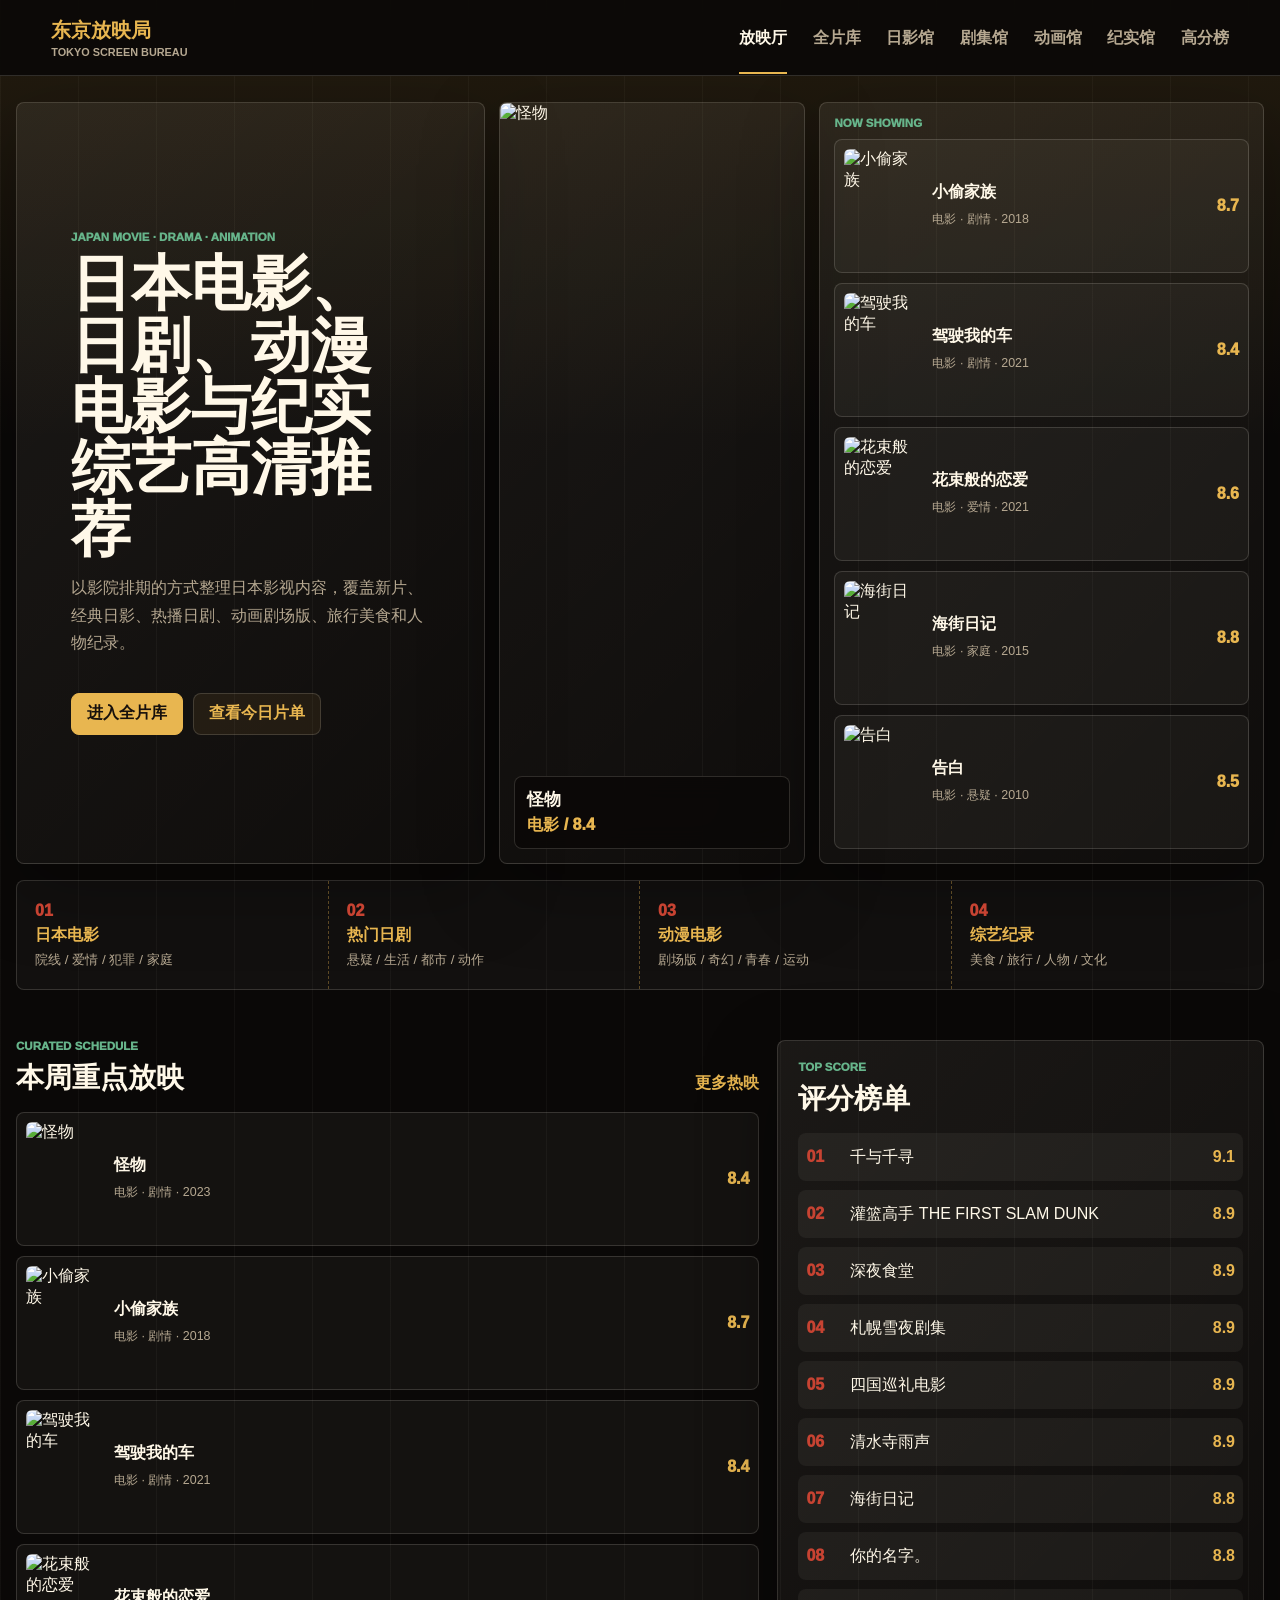
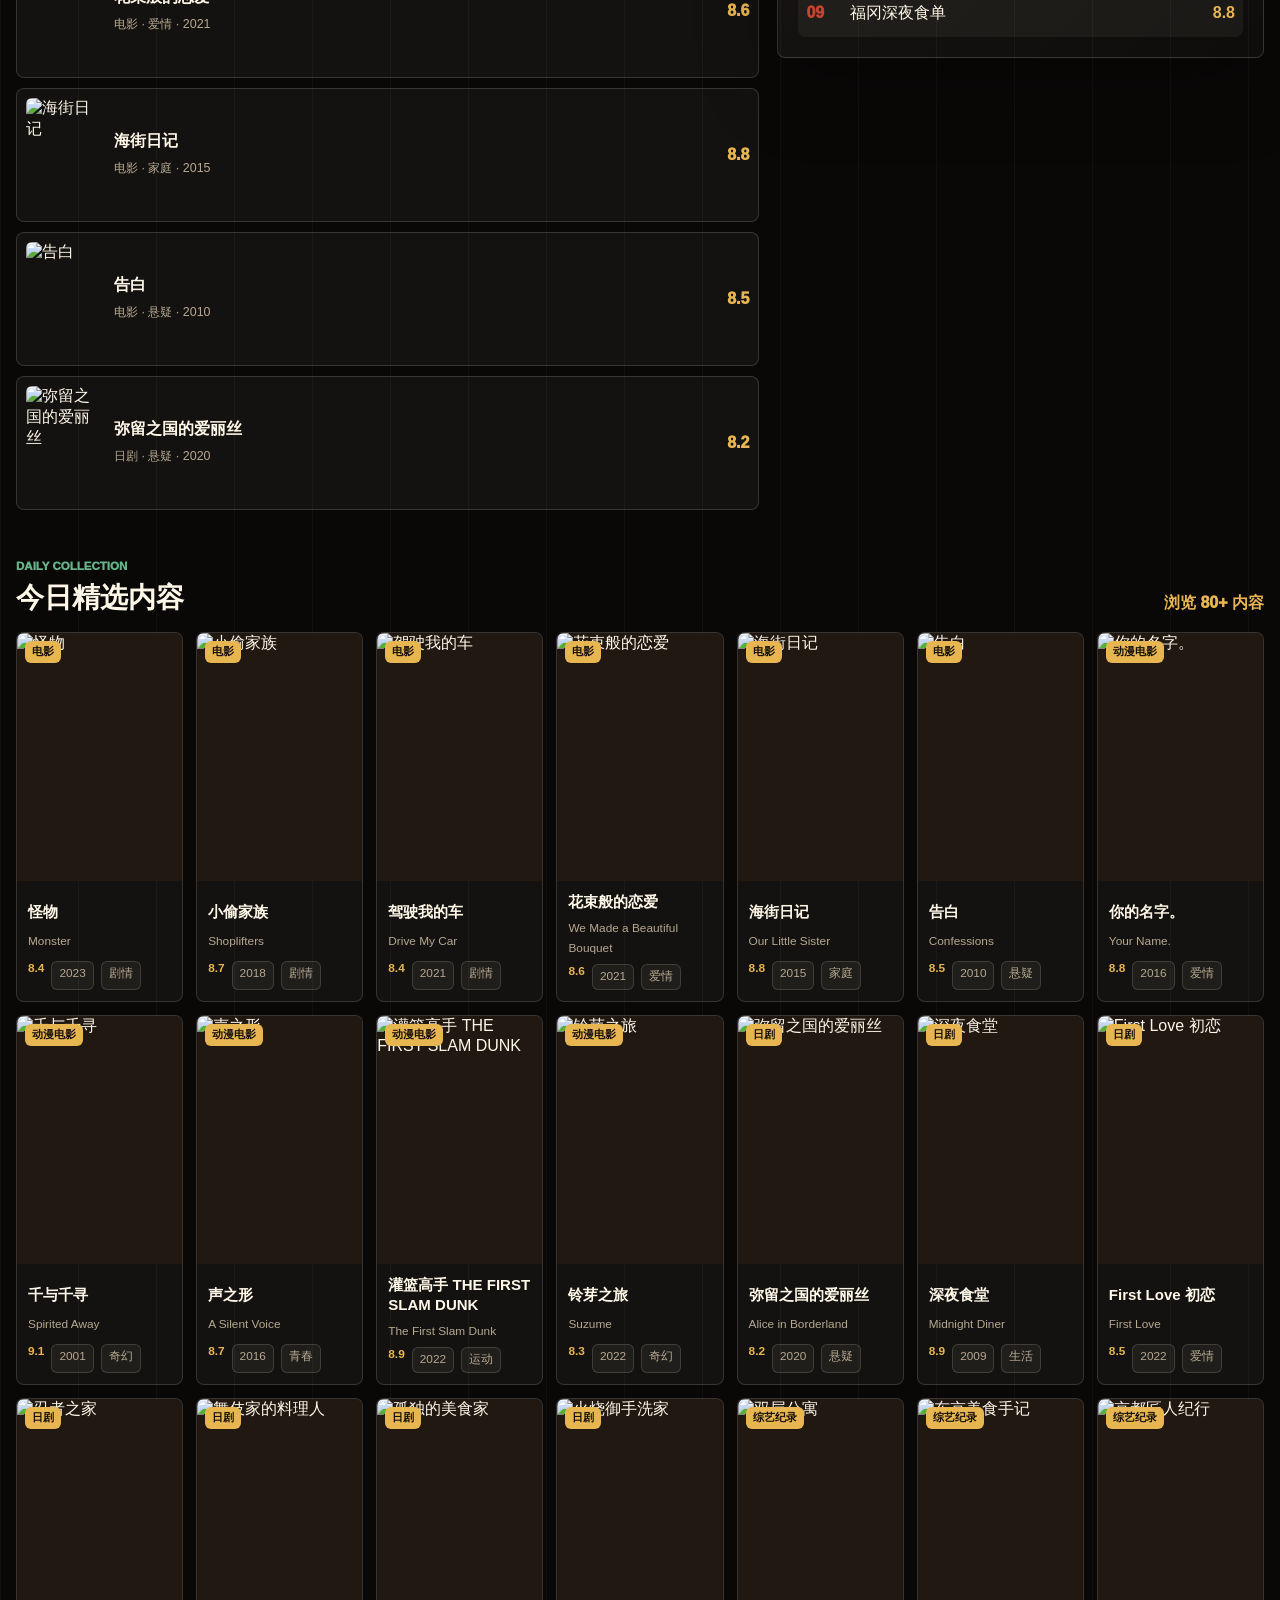
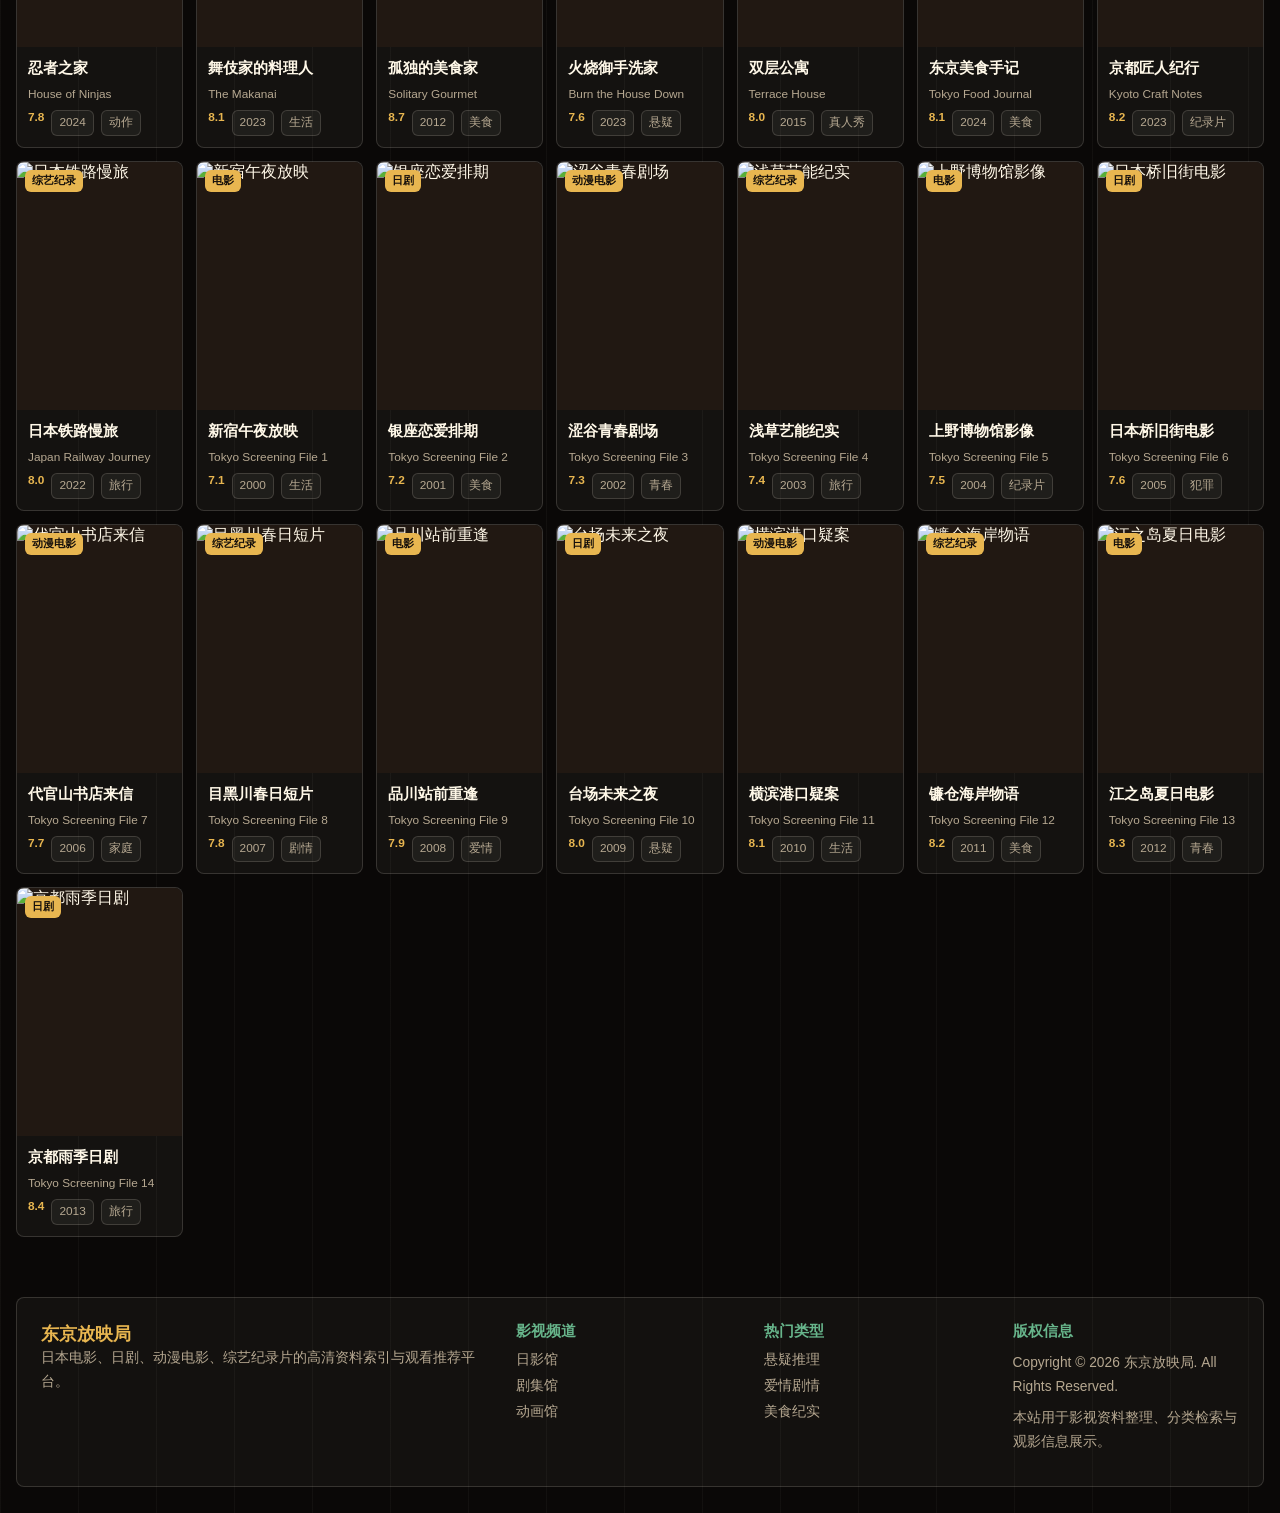
==== index.html @ 7291d85f "Initial site0004 Tokyo cinema site" ====
<!doctype html>
<html lang="zh-CN">
  <head>
    <meta charset="UTF-8" />
    <meta name="viewport" content="width=device-width, initial-scale=1.0" />
    <title>日本电影高清在线观看-日剧动漫综艺纪录片资源推荐平台-东京放映局</title>
    <meta name="keywords" content="日本电影,日本电影高清在线观看,日本日剧,日本动漫电影,日本综艺,日本纪录片,日本影视资源,高清电影推荐,日影片库,东京放映局" />
    <meta name="description" content="东京放映局聚合日本电影、热门日剧、动漫电影、综艺纪录片与经典影像资料，提供高清海报、剧情简介、评分榜单、分类片库和多端观看推荐。" />
    <link rel="stylesheet" href="./styles.css" />
  </head>
  <body data-page="home">
    <header class="cinema-header">
      <a class="mark" href="./index.html"><strong>东京放映局</strong><span>Tokyo Screen Bureau</span></a>
      <nav class="nav" aria-label="主导航">
        <a class="active" href="./index.html">放映厅</a>
        <a href="./library.html">全片库</a>
        <a href="./library.html?kind=电影">日影馆</a>
        <a href="./library.html?kind=日剧">剧集馆</a>
        <a href="./library.html?kind=动漫电影">动画馆</a>
        <a href="./library.html?kind=综艺纪录">纪实馆</a>
        <a href="./library.html?sort=score">高分榜</a>
      </nav>
    </header>

    <main>
      <section class="hero">
        <div class="hero-copy">
          <p class="overline">Japan Movie · Drama · Animation</p>
          <h1>日本电影、日剧、动漫电影与纪实综艺高清推荐</h1>
          <p>以影院排期的方式整理日本影视内容，覆盖新片、经典日影、热播日剧、动画剧场版、旅行美食和人物纪录。</p>
          <div class="hero-actions">
            <a class="button gold" href="./library.html">进入全片库</a>
            <a class="button line" href="#daily">查看今日片单</a>
          </div>
        </div>
        <div class="screen-card" id="mainScreen"></div>
        <aside class="showtime">
          <p class="overline">Now Showing</p>
          <div id="showtimeList"></div>
        </aside>
      </section>

      <section class="ticket-row" aria-label="频道入口">
        <a href="./library.html?kind=电影"><span>01</span><b>日本电影</b><em>院线 / 爱情 / 犯罪 / 家庭</em></a>
        <a href="./library.html?kind=日剧"><span>02</span><b>热门日剧</b><em>悬疑 / 生活 / 都市 / 动作</em></a>
        <a href="./library.html?kind=动漫电影"><span>03</span><b>动漫电影</b><em>剧场版 / 奇幻 / 青春 / 运动</em></a>
        <a href="./library.html?kind=综艺纪录"><span>04</span><b>综艺纪录</b><em>美食 / 旅行 / 人物 / 文化</em></a>
      </section>

      <section class="section split">
        <div>
          <div class="section-head">
            <div><p class="overline">Curated Schedule</p><h2>本周重点放映</h2></div>
            <a href="./library.html?sort=hot">更多热映</a>
          </div>
          <div class="feature-list" id="featureList"></div>
        </div>
        <aside class="rank">
          <p class="overline">Top Score</p>
          <h2>评分榜单</h2>
          <ol id="rankList"></ol>
        </aside>
      </section>

      <section class="section" id="daily">
        <div class="section-head">
          <div><p class="overline">Daily Collection</p><h2>今日精选内容</h2></div>
          <a href="./library.html">浏览 80+ 内容</a>
        </div>
        <div class="poster-grid" id="homeGrid"></div>
      </section>
    </main>

    <footer class="footer">
      <div class="footer-main">
        <strong>东京放映局</strong>
        <p>日本电影、日剧、动漫电影、综艺纪录片的高清资料索引与观看推荐平台。</p>
      </div>
      <div><h3>影视频道</h3><a href="./library.html?kind=电影">日影馆</a><a href="./library.html?kind=日剧">剧集馆</a><a href="./library.html?kind=动漫电影">动画馆</a></div>
      <div><h3>热门类型</h3><a href="./library.html?genre=悬疑">悬疑推理</a><a href="./library.html?genre=爱情">爱情剧情</a><a href="./library.html?genre=美食">美食纪实</a></div>
      <div><h3>版权信息</h3><p>Copyright © 2026 东京放映局. All Rights Reserved.</p><p>本站用于影视资料整理、分类检索与观影信息展示。</p></div>
    </footer>
    <script src="./app.js"></script>
  </body>
</html>
---- styles.css ----
:root {
  color-scheme: dark;
  font-family: "Microsoft YaHei UI", "PingFang SC", "Noto Sans SC", Arial, sans-serif;
  --bg: #0a0807;
  --ink: #fff8e8;
  --soft: #b6a891;
  --line: rgba(255, 248, 232, .15);
  --panel: #15100d;
  --panel2: #211812;
  --gold: #e8b650;
  --red: #c74332;
  --green: #67b58b;
}

* { box-sizing: border-box; }
html { scroll-behavior: smooth; }
body {
  margin: 0;
  min-height: 100vh;
  color: var(--ink);
  background:
    linear-gradient(180deg, rgba(232,182,80,.12), transparent 440px),
    repeating-linear-gradient(90deg, rgba(255,248,232,.035) 0 1px, transparent 1px 78px),
    var(--bg);
}
a { color: inherit; text-decoration: none; }
img { display: block; max-width: 100%; }
h1,h2,h3,p { margin-top: 0; }

.cinema-header {
  position: sticky;
  top: 0;
  z-index: 30;
  display: grid;
  grid-template-columns: auto minmax(0, 1fr);
  gap: 24px;
  align-items: center;
  min-height: 76px;
  padding: 0 clamp(16px, 4vw, 56px);
  border-bottom: 1px solid var(--line);
  background: rgba(10, 8, 7, .9);
  backdrop-filter: blur(18px);
}
.mark { display: grid; gap: 2px; white-space: nowrap; }
.mark strong { color: var(--gold); font-size: 1.22rem; letter-spacing: 0; }
.mark span { color: var(--soft); font-size: .68rem; font-weight: 900; text-transform: uppercase; }
.nav { display: flex; justify-content: end; gap: clamp(10px, 2vw, 26px); overflow-x: auto; color: var(--soft); white-space: nowrap; font-weight: 900; }
.nav a { padding: 26px 0 23px; border-bottom: 2px solid transparent; }
.nav a.active,.nav a:hover { color: var(--ink); border-color: var(--gold); }

.hero {
  width: min(1440px, calc(100% - 32px));
  margin: 26px auto 0;
  display: grid;
  grid-template-columns: minmax(320px, .95fr) minmax(280px, .62fr) minmax(320px, .9fr);
  gap: 14px;
}
.hero-copy,.screen-card,.showtime,.rank,.filters,.detail-copy {
  border: 1px solid var(--line);
  border-radius: 8px;
  background: linear-gradient(135deg, rgba(255,248,232,.07), rgba(255,248,232,.025));
  box-shadow: 0 24px 80px rgba(0,0,0,.28);
}
.hero-copy { min-height: 420px; display: grid; align-content: center; padding: clamp(24px, 5vw, 54px); }
.overline { margin-bottom: 10px; color: var(--green); font-size: .72rem; font-weight: 950; text-transform: uppercase; letter-spacing: 0; }
h1 { margin-bottom: 14px; font-size: clamp(2.15rem, 4.7vw, 4.9rem); line-height: 1.02; letter-spacing: 0; }
h2 { margin-bottom: 0; font-size: clamp(1.35rem, 2.2vw, 2.35rem); line-height: 1.14; }
.hero-copy p:not(.overline),.page-hero p,.feature small,.poster-info p,.footer p,.detail-copy p { color: var(--soft); line-height: 1.72; }
.hero-actions { display: flex; flex-wrap: wrap; gap: 10px; margin-top: 20px; }
.button { display: inline-flex; align-items: center; justify-content: center; min-height: 42px; padding: 0 15px; border-radius: 8px; font-weight: 950; border: 1px solid var(--line); }
.button.gold { color: #16100c; background: var(--gold); border-color: var(--gold); }
.button.line { color: var(--gold); background: rgba(232,182,80,.08); }

.screen-card { min-height: 420px; overflow: hidden; }
.screen-card a { position: relative; display: block; width: 100%; height: 100%; }
.screen-card img { width: 100%; height: 100%; object-fit: cover; }
.screen-card span {
  position: absolute;
  left: 14px;
  right: 14px;
  bottom: 14px;
  display: grid;
  gap: 4px;
  padding: 12px;
  border: 1px solid var(--line);
  border-radius: 8px;
  background: rgba(10,8,7,.82);
  backdrop-filter: blur(12px);
}
.screen-card b { font-size: 1.04rem; }
.screen-card em { color: var(--gold); font-style: normal; font-weight: 950; }
.showtime { padding: 14px; }
#showtimeList,.feature-list { display: grid; gap: 10px; }
.feature {
  display: grid;
  grid-template-columns: 76px 1fr auto;
  gap: 12px;
  align-items: center;
  min-height: 104px;
  padding: 9px;
  border: 1px solid var(--line);
  border-radius: 8px;
  background: rgba(255,248,232,.045);
}
.feature img { width: 76px; aspect-ratio: 2/3; object-fit: cover; border-radius: 6px; }
.feature b,.feature small { display: block; }
.feature small { margin-top: 6px; font-size: .78rem; }
.feature em { color: var(--gold); font-style: normal; font-weight: 950; }

.ticket-row,.section,.page-hero,.filters,.footer {
  width: min(1440px, calc(100% - 32px));
  margin-left: auto;
  margin-right: auto;
}
.ticket-row {
  display: grid;
  grid-template-columns: repeat(4, minmax(0,1fr));
  gap: 0;
  margin-top: 16px;
  border: 1px solid var(--line);
  border-radius: 8px;
  overflow: hidden;
  background: rgba(255,248,232,.035);
}
.ticket-row a { min-height: 108px; display: grid; align-content: center; gap: 5px; padding: 18px; border-right: 1px dashed rgba(232,182,80,.35); }
.ticket-row a:last-child { border-right: 0; }
.ticket-row span { color: var(--red); font-weight: 950; }
.ticket-row b { color: var(--gold); }
.ticket-row em { color: var(--soft); font-style: normal; font-size: .84rem; }

.section,.page-hero { padding-top: 50px; }
.section.tight { padding-top: 20px; }
.section-head { display: flex; justify-content: space-between; align-items: end; gap: 16px; margin-bottom: 18px; }
.section-head a { color: var(--gold); font-weight: 950; }
.split { display: grid; grid-template-columns: minmax(0, 1.1fr) minmax(310px, .72fr); gap: 18px; }
.rank { align-self: start; padding: 20px; }
.rank ol { list-style: none; margin: 18px 0 0; padding: 0; display: grid; gap: 9px; counter-reset: rank; }
.rank li { counter-increment: rank; }
.rank a { min-height: 48px; display: grid; grid-template-columns: 34px 1fr auto; align-items: center; gap: 10px; padding: 8px; border-radius: 8px; background: rgba(255,248,232,.05); }
.rank a::before { content: counter(rank, decimal-leading-zero); color: var(--red); font-weight: 950; }
.rank b { color: var(--gold); }

.poster-grid {
  display: grid;
  grid-template-columns: repeat(auto-fill, minmax(150px, 1fr));
  gap: 13px;
}
.poster-card { border: 1px solid var(--line); border-radius: 8px; overflow: hidden; background: rgba(255,248,232,.045); }
.poster-card a { display: grid; height: 100%; }
.poster { position: relative; aspect-ratio: 2/3; overflow: hidden; background: var(--panel2); }
.poster img { width: 100%; height: 100%; object-fit: cover; transition: transform .25s ease; }
.poster-card:hover .poster img { transform: scale(1.045); }
.poster span { position: absolute; left: 8px; top: 8px; padding: 4px 7px; color: #16100c; background: var(--gold); border-radius: 6px; font-size: .68rem; font-weight: 950; }
.poster-info { display: grid; gap: 6px; padding: 11px; }
.poster-info h3 { margin-bottom: 0; font-size: .94rem; line-height: 1.32; }
.poster-info p { margin: 0; font-size: .74rem; }
.meta,.detail-meta { display: flex; flex-wrap: wrap; gap: 7px; color: var(--soft); font-size: .74rem; }
.meta b { color: var(--gold); }
.meta em,.count,.detail-meta span { padding: 4px 7px; border: 1px solid var(--line); border-radius: 6px; font-style: normal; background: rgba(255,248,232,.05); }

.filters { margin-top: 20px; padding: 12px; display: flex; flex-wrap: wrap; gap: 10px; border: 1px solid var(--line); border-radius: 8px; background: rgba(255,248,232,.04); }
.filters button,.filters select { min-height: 38px; padding: 0 12px; color: var(--ink); border: 1px solid var(--line); border-radius: 8px; background: var(--panel); font: inherit; font-weight: 900; }

.detail {
  width: min(1180px, calc(100% - 32px));
  margin: 34px auto 0;
  display: grid;
  grid-template-columns: minmax(220px, 340px) minmax(0,1fr);
  gap: 18px;
}
.detail-poster { border: 1px solid var(--line); border-radius: 8px; overflow: hidden; background: var(--panel2); }
.detail-poster img { width: 100%; aspect-ratio: 2/3; object-fit: cover; }
.detail-copy { display: grid; align-content: center; padding: clamp(22px, 5vw, 48px); }
.origin { color: var(--gold); font-weight: 900; }
.detail-meta { margin: 12px 0 20px; }
.detail .button { width: max-content; margin-top: 12px; }

.footer {
  margin-top: 60px;
  margin-bottom: 26px;
  padding: 24px;
  display: grid;
  grid-template-columns: minmax(260px, 1.2fr) repeat(3, minmax(150px,.6fr));
  gap: 22px;
  border: 1px solid var(--line);
  border-radius: 8px;
  background: rgba(255,248,232,.04);
}
.footer strong { color: var(--gold); font-size: 1.12rem; }
.footer h3 { margin: 0 0 10px; color: var(--green); font-size: .92rem; }
.footer a,.footer p { display: block; margin: 0 0 8px; color: var(--soft); font-size: .86rem; }

@media (max-width: 1060px) {
  .cinema-header,.hero,.split,.detail { grid-template-columns: 1fr; }
  .cinema-header { padding: 14px 16px; }
  .nav { justify-content: start; }
  .hero-copy,.screen-card { min-height: 330px; }
  .ticket-row,.footer { grid-template-columns: repeat(2,minmax(0,1fr)); }
}
@media (max-width: 640px) {
  .poster-grid { grid-template-columns: repeat(2,minmax(0,1fr)); }
  .ticket-row,.footer { grid-template-columns: 1fr; }
  .ticket-row a { border-right: 0; border-bottom: 1px dashed rgba(232,182,80,.35); }
  h1 { font-size: 2.25rem; }
}
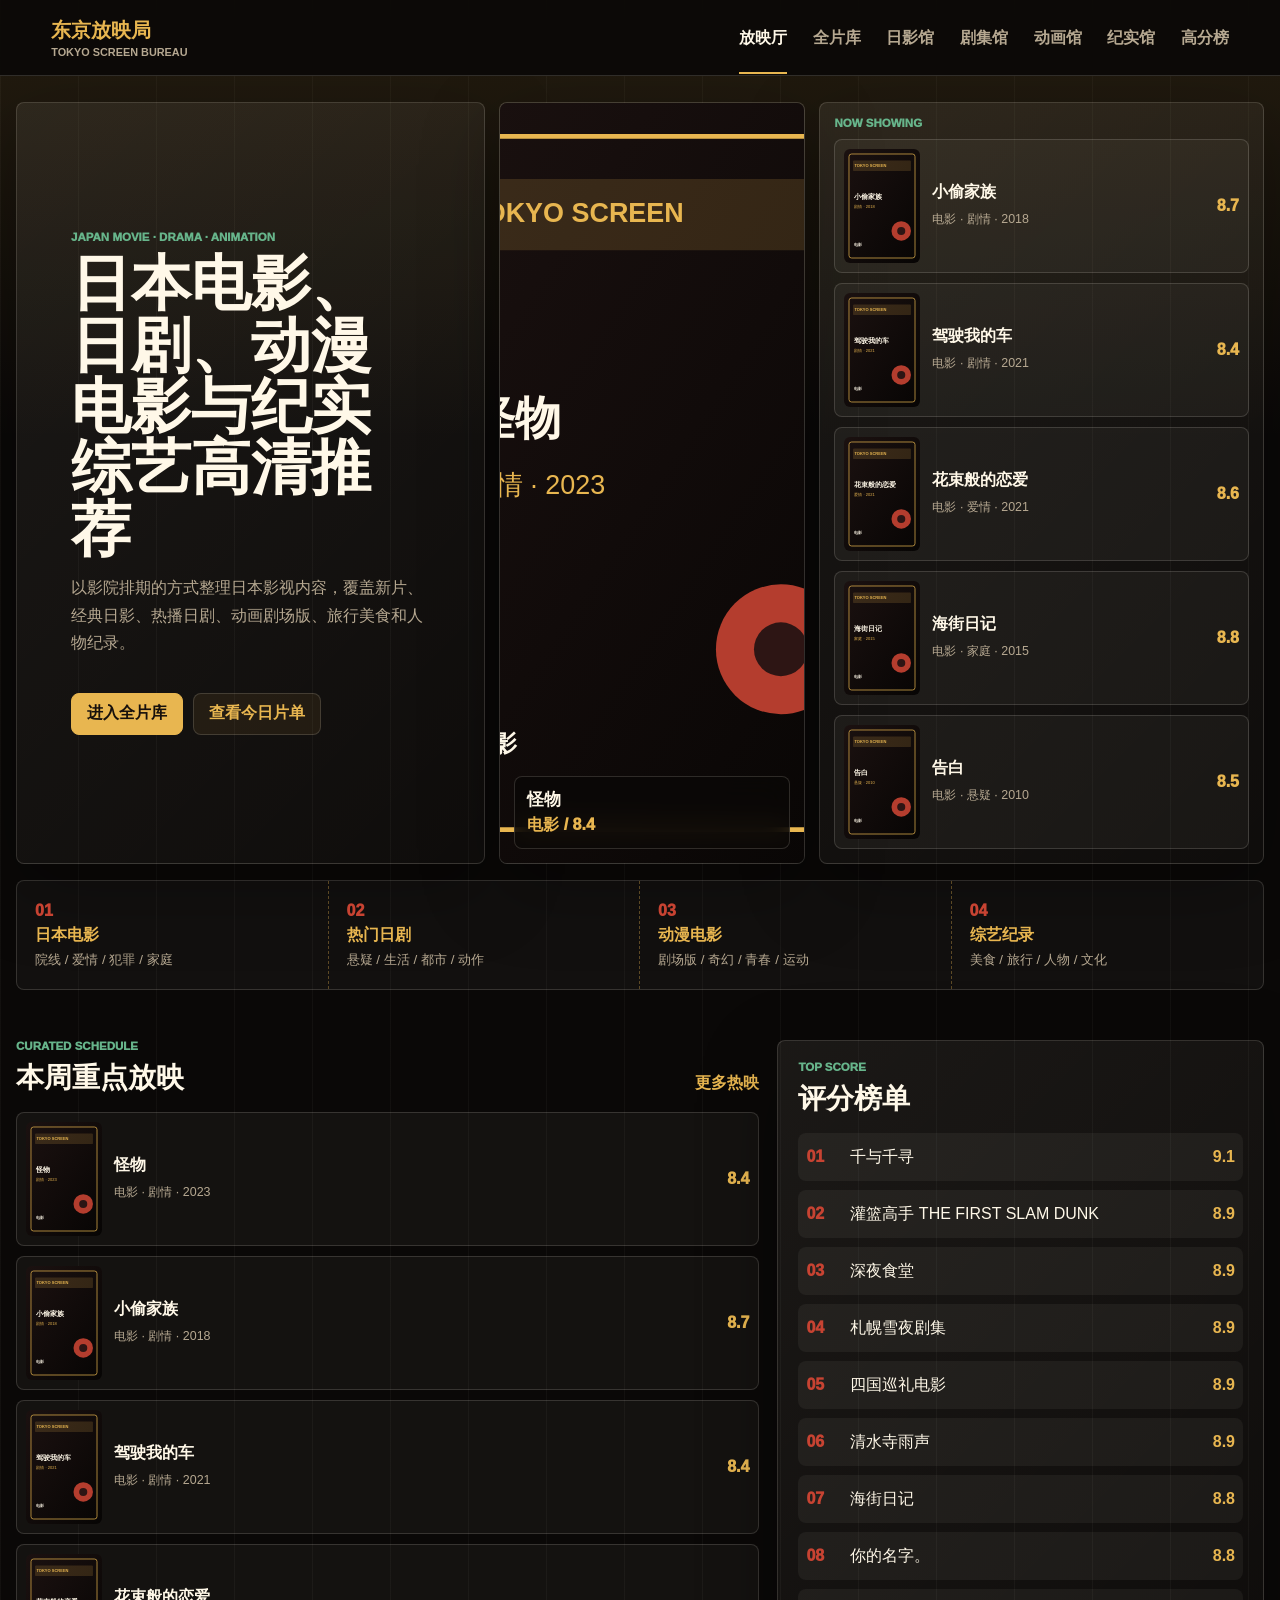
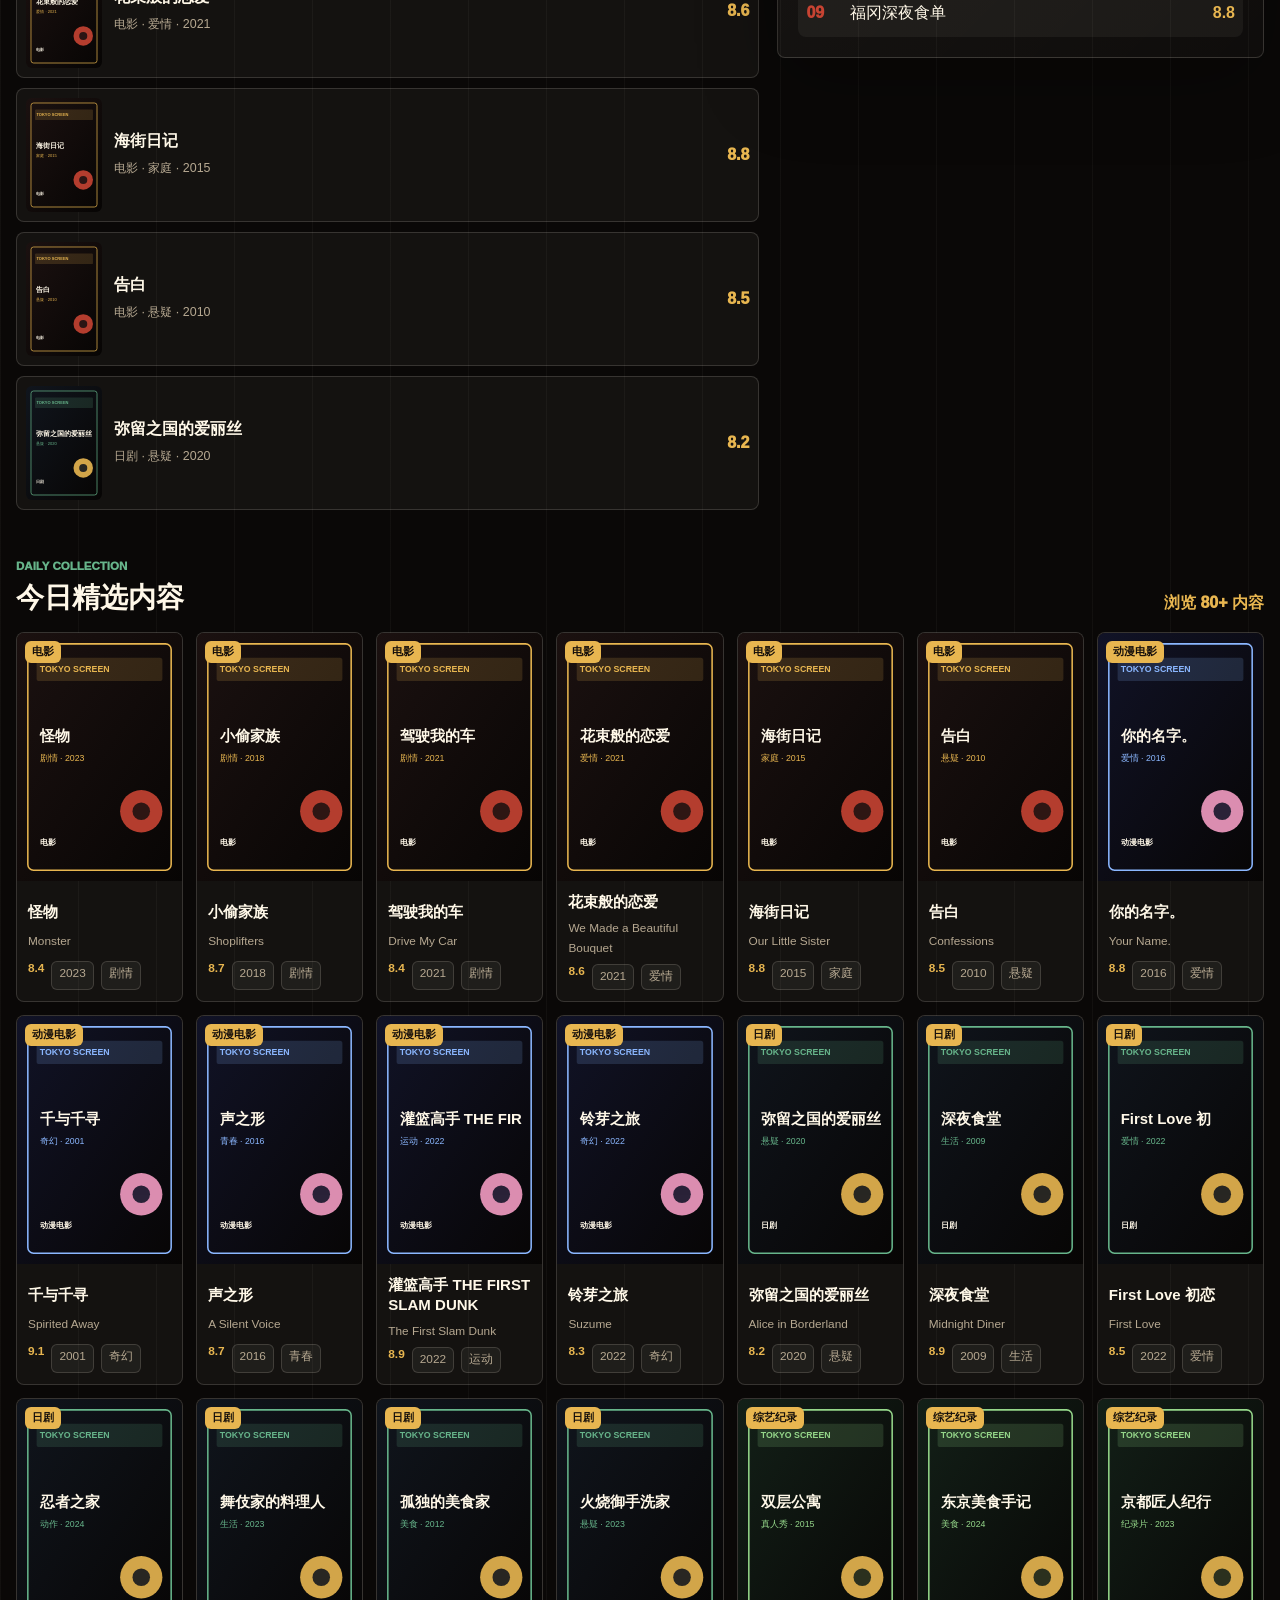
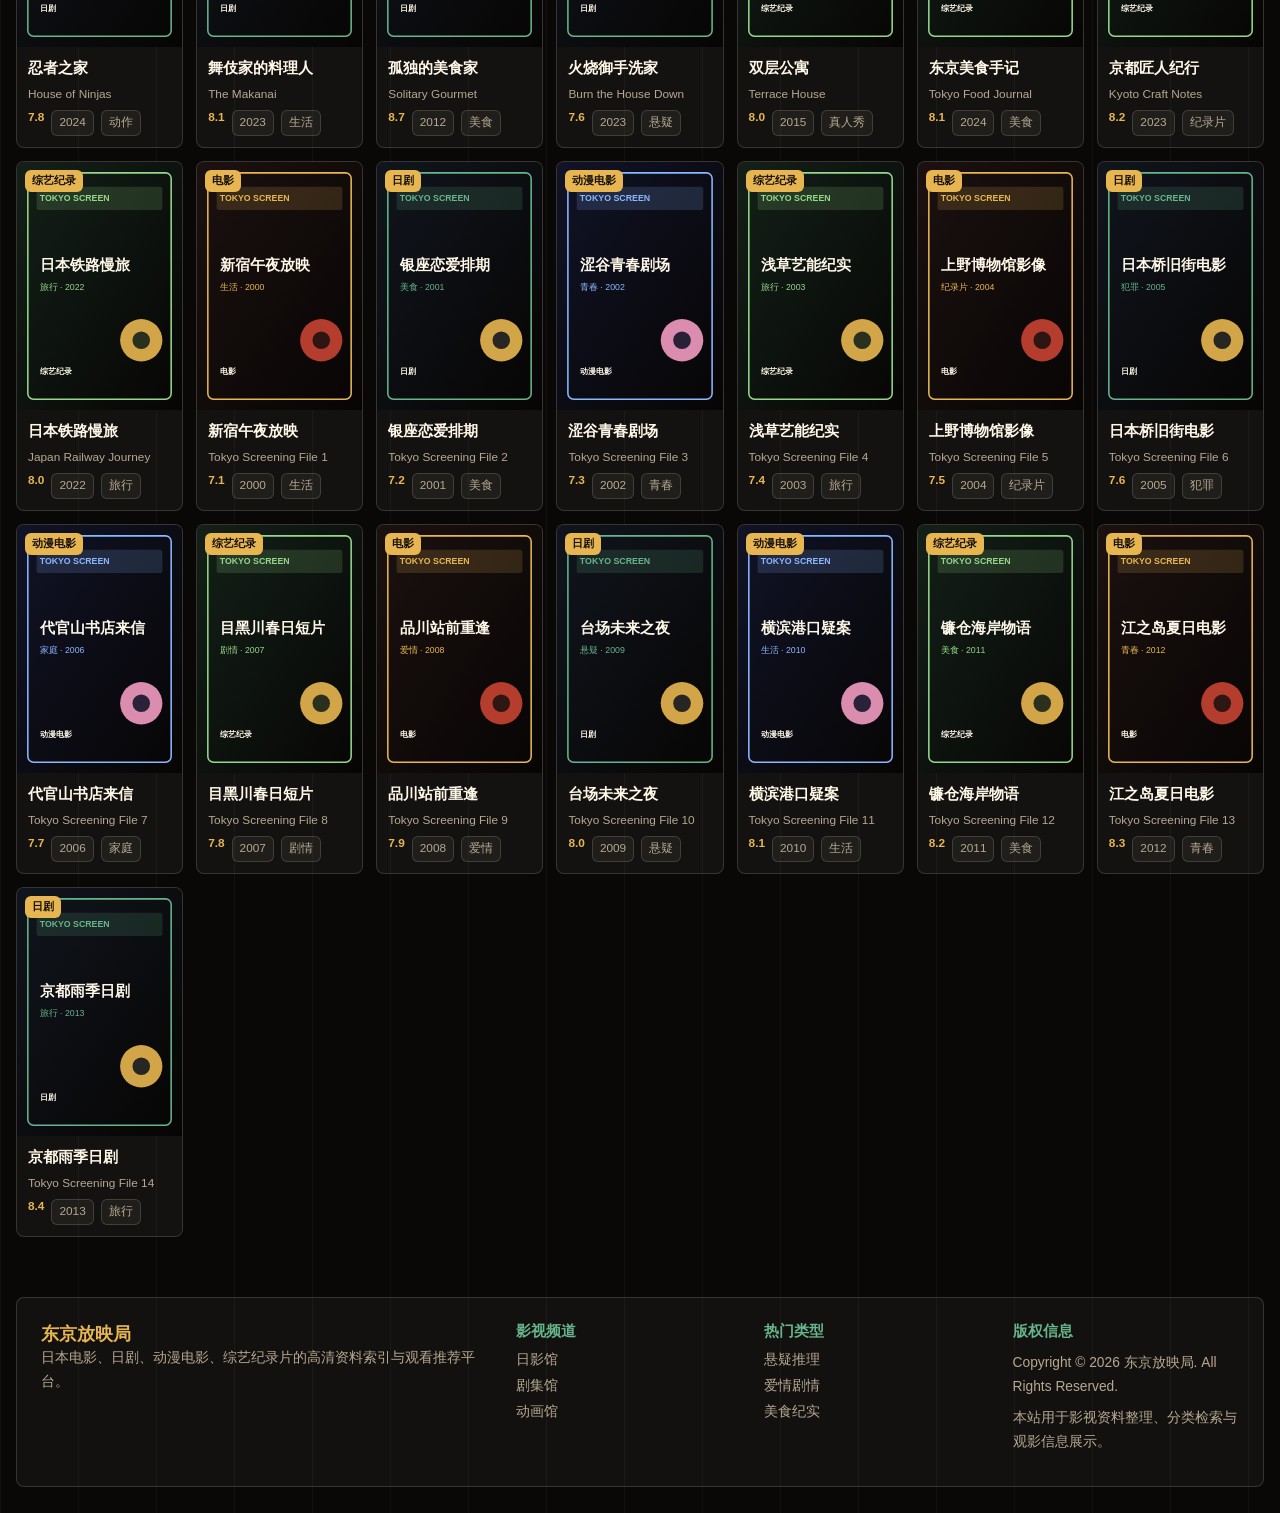
==== commit df95de9c: "Show safe posters before remote images" ====
--- a/index.html
+++ b/index.html
@@ -3,9 +3,9 @@
   <head>
     <meta charset="UTF-8" />
     <meta name="viewport" content="width=device-width, initial-scale=1.0" />
-    <title>日本电影高清在线观看-日剧动漫综艺纪录片资源推荐平台-东京放映局</title>
-    <meta name="keywords" content="日本电影,日本电影高清在线观看,日本日剧,日本动漫电影,日本综艺,日本纪录片,日本影视资源,高清电影推荐,日影片库,东京放映局" />
-    <meta name="description" content="东京放映局聚合日本电影、热门日剧、动漫电影、综艺纪录片与经典影像资料，提供高清海报、剧情简介、评分榜单、分类片库和多端观看推荐。" />
+    <title>日本电影在线 - 最新日本电影、经典日影、动漫电影在线观看与推荐</title>
+    <meta name="keywords" content="日本电影在线,日本电影推荐,日剧电影,日本动漫电影,日本经典电影,日本最新电影,日本电影下载,日本电影解说,日本电影影评" />
+    <meta name="description" content="日本电影在线提供最新日本电影、经典日影、动漫电影在线观看与推荐，包含详细电影介绍、影评、导演演员信息及观影指南，是日本电影爱好者的最佳选择。" />
     <link rel="stylesheet" href="./styles.css" />
   </head>
   <body data-page="home">
@@ -80,6 +80,6 @@
       <div><h3>热门类型</h3><a href="./library.html?genre=悬疑">悬疑推理</a><a href="./library.html?genre=爱情">爱情剧情</a><a href="./library.html?genre=美食">美食纪实</a></div>
       <div><h3>版权信息</h3><p>Copyright © 2026 东京放映局. All Rights Reserved.</p><p>本站用于影视资料整理、分类检索与观影信息展示。</p></div>
     </footer>
-    <script src="./app.js"></script>
+    <script src="./app.js?v=20260707-imgsafe2"></script>
   </body>
 </html>
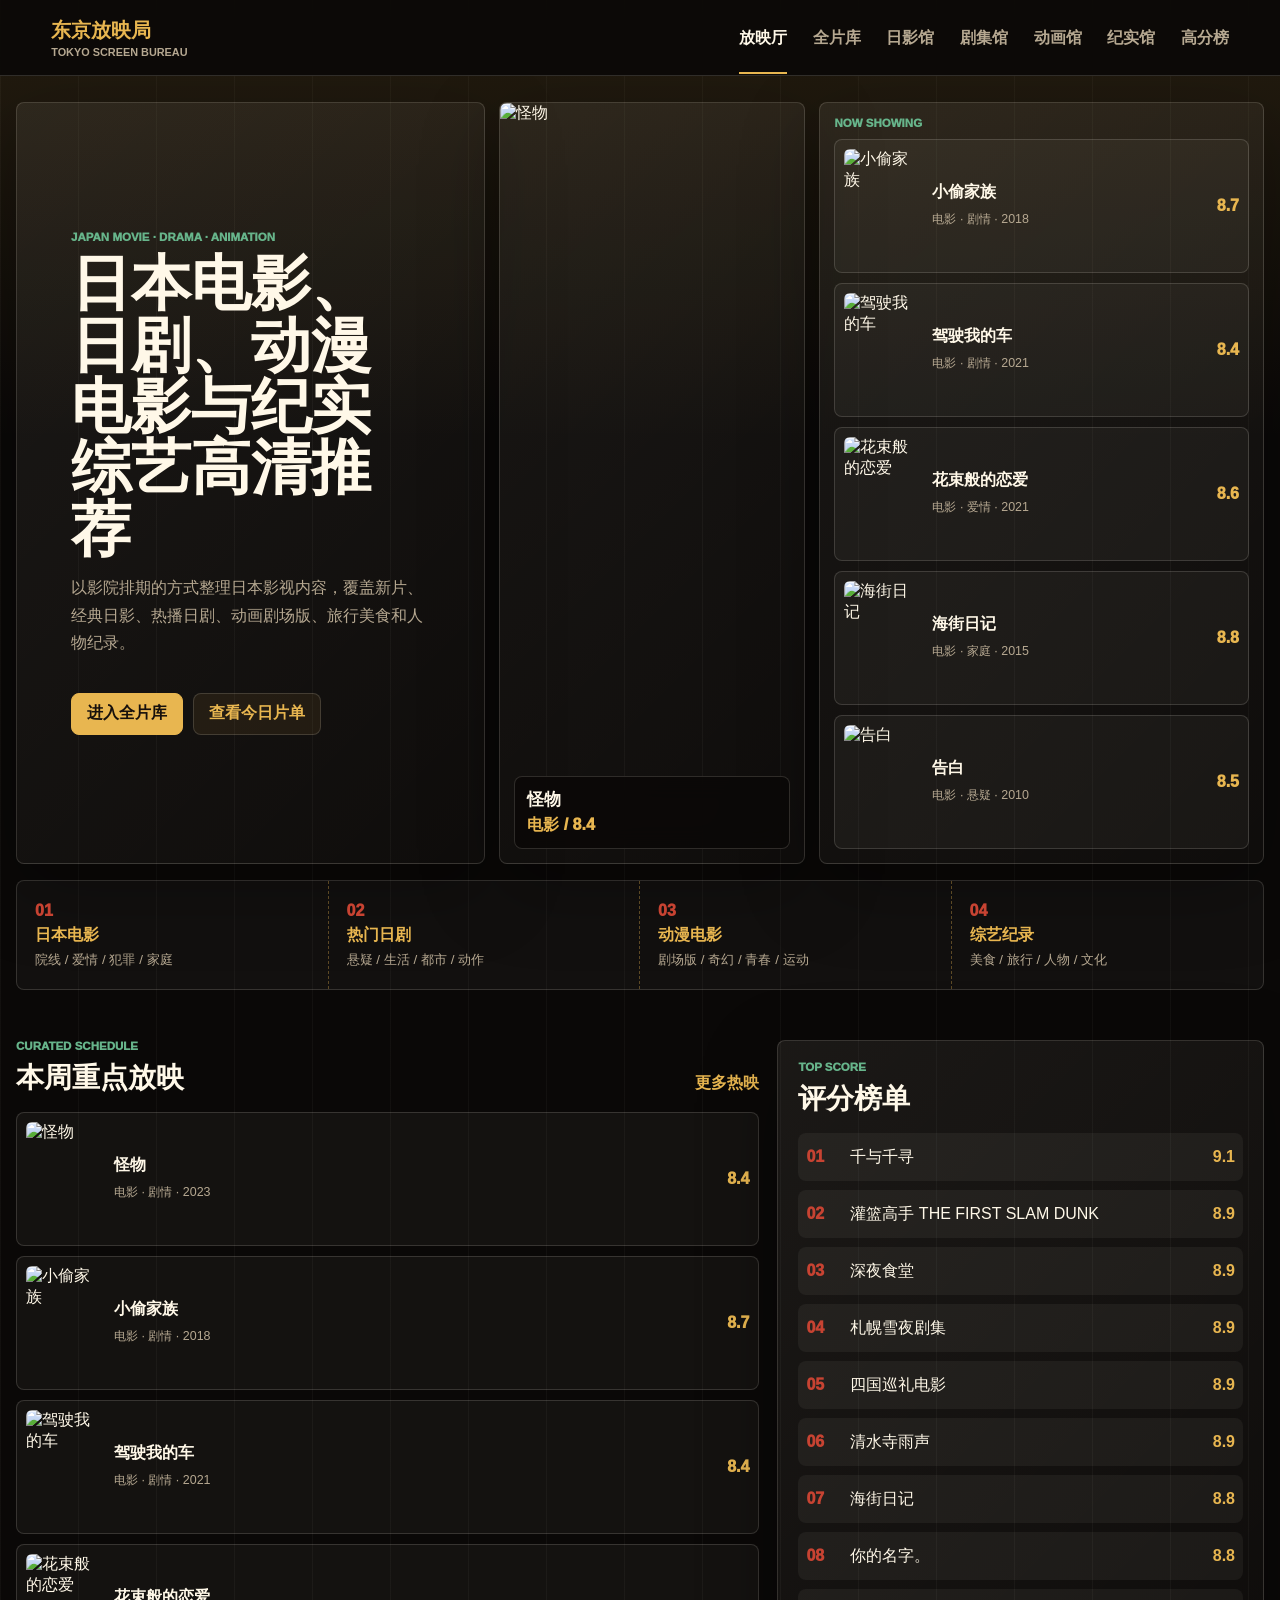
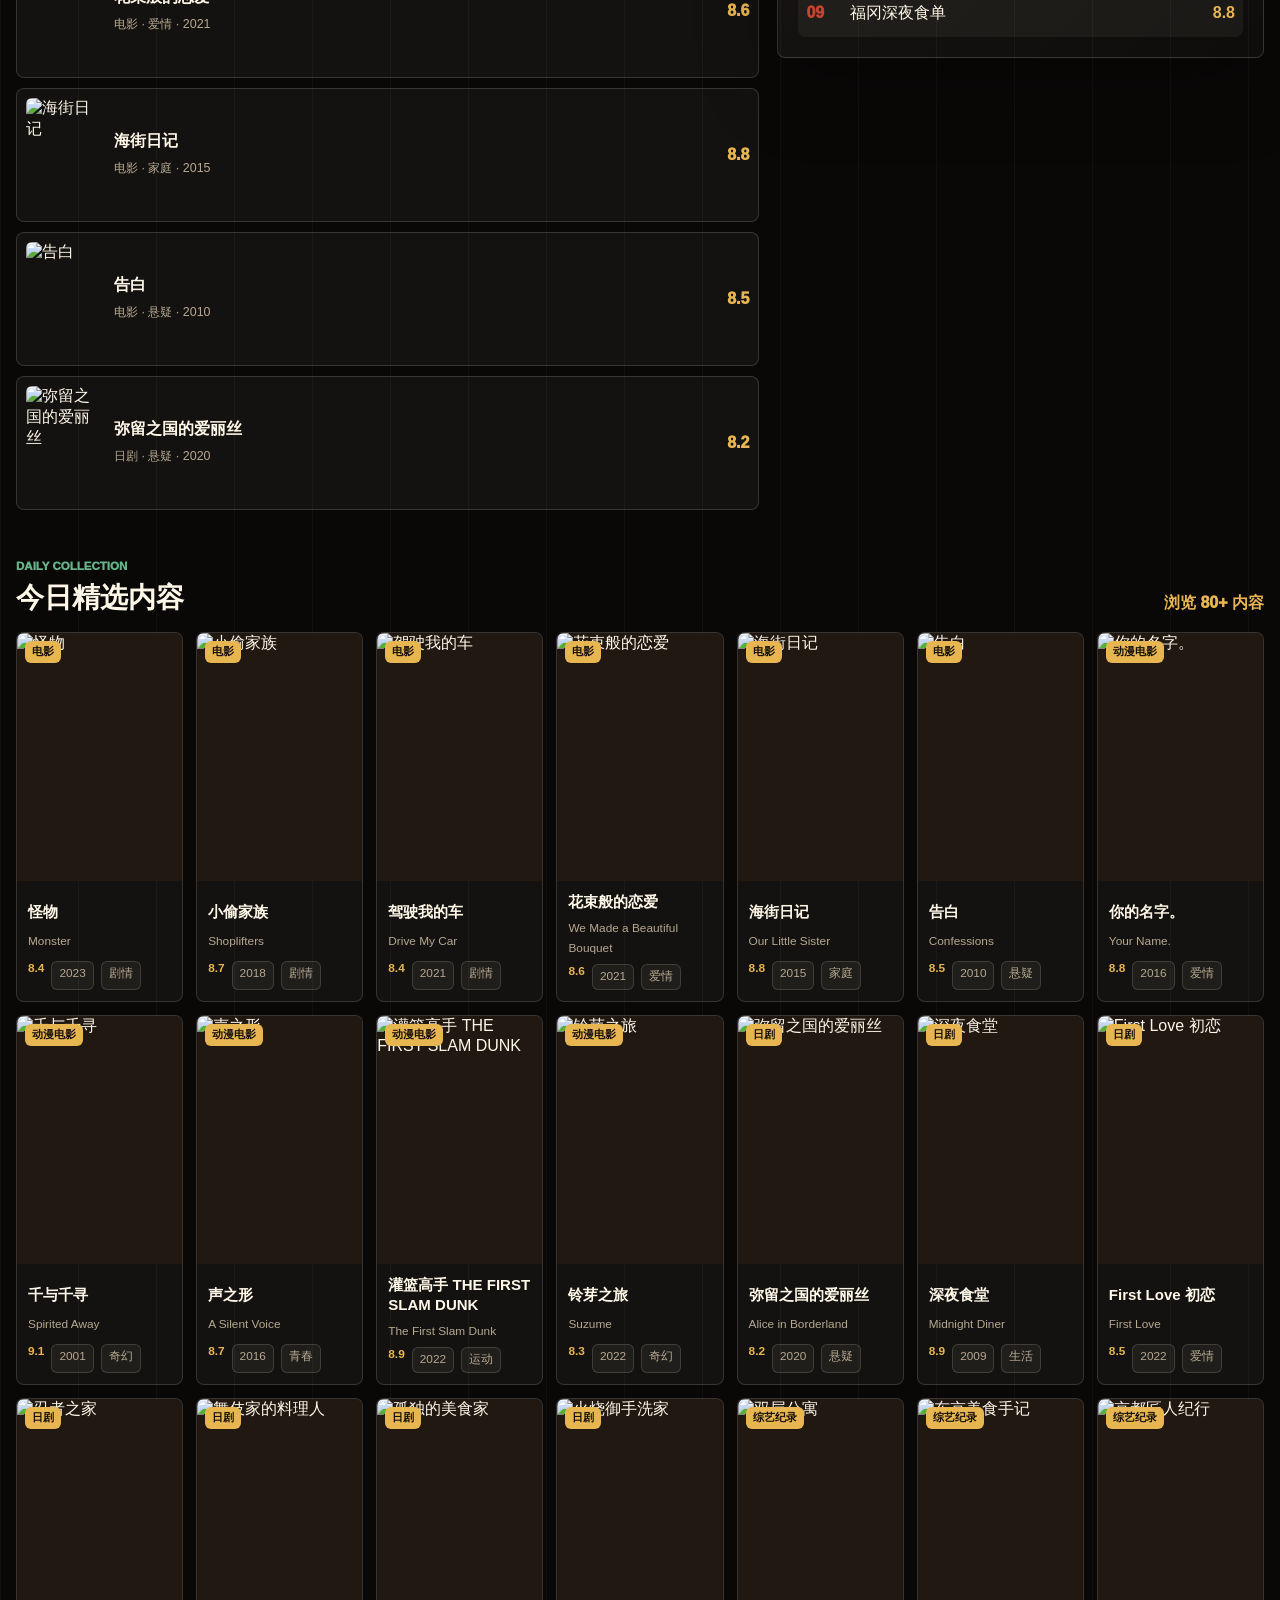
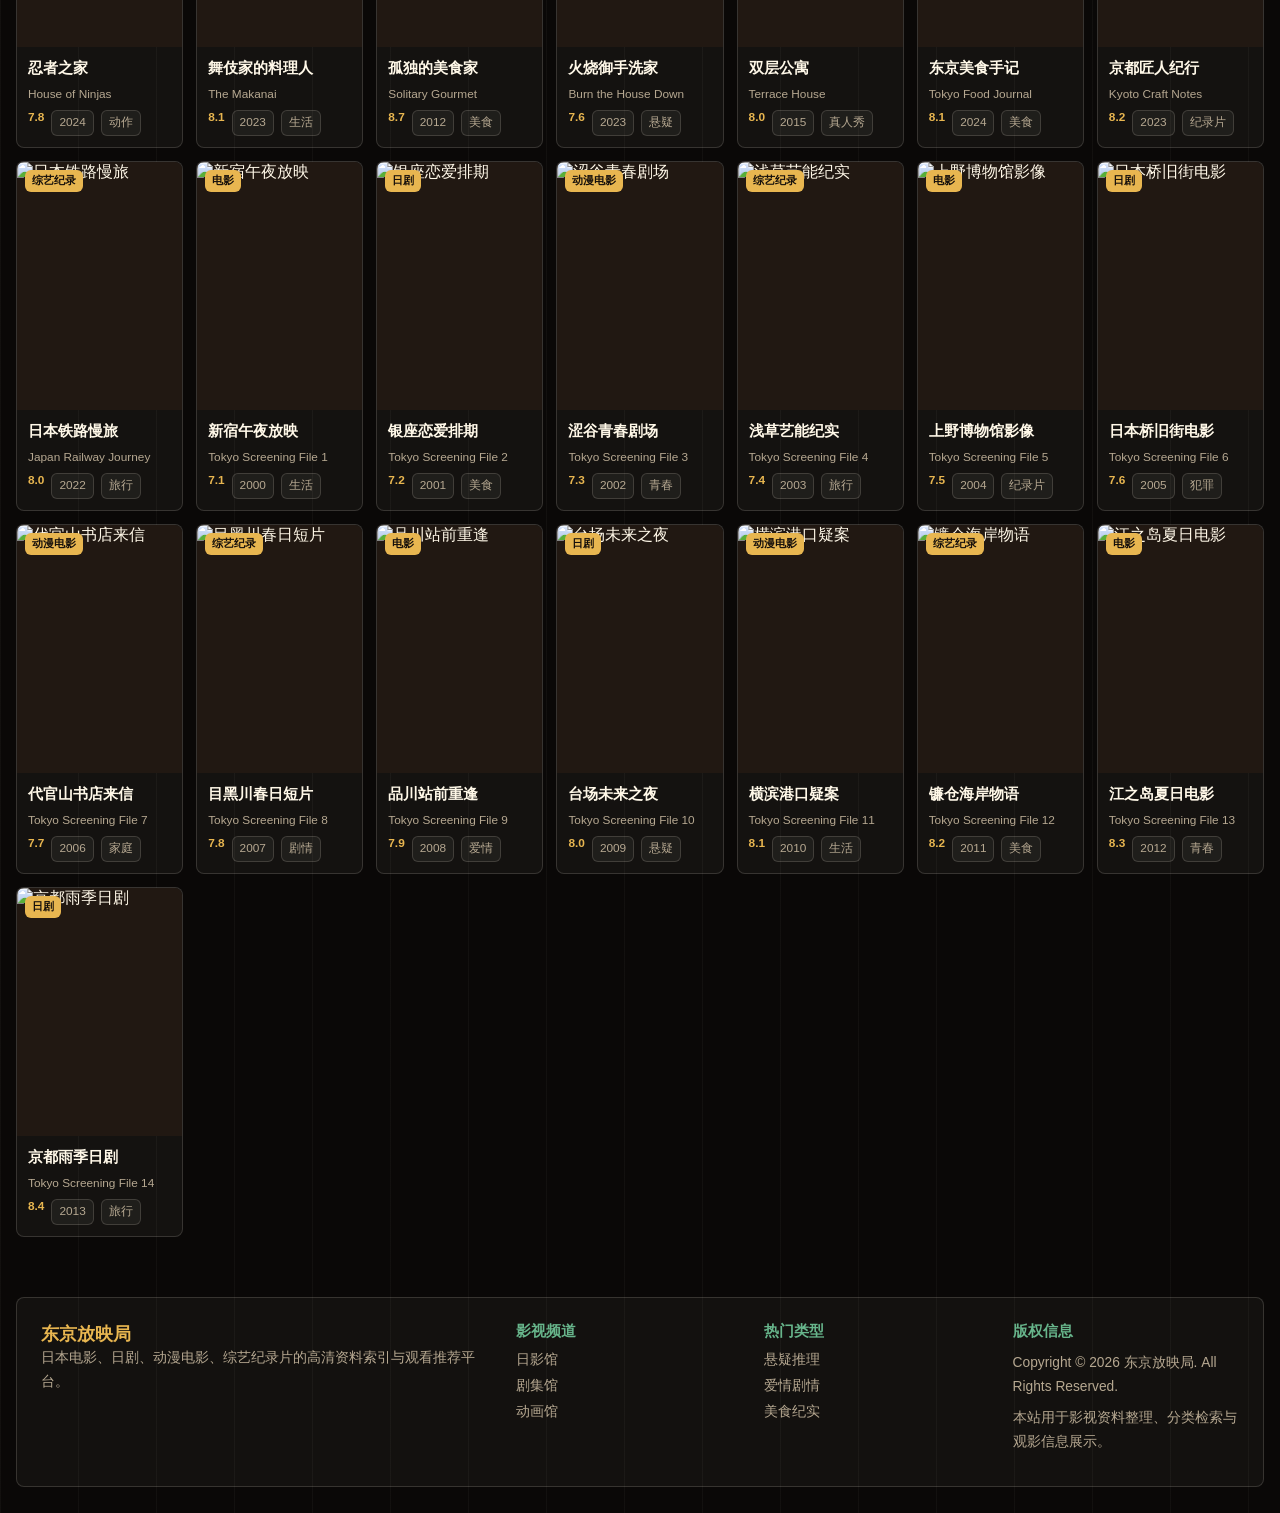
==== commit 7b0f30c3: "Sync local poster assets" ====
--- a/index.html
+++ b/index.html
@@ -80,6 +80,6 @@
       <div><h3>热门类型</h3><a href="./library.html?genre=悬疑">悬疑推理</a><a href="./library.html?genre=爱情">爱情剧情</a><a href="./library.html?genre=美食">美食纪实</a></div>
       <div><h3>版权信息</h3><p>Copyright © 2026 东京放映局. All Rights Reserved.</p><p>本站用于影视资料整理、分类检索与观影信息展示。</p></div>
     </footer>
-    <script src="./app.js?v=20260707-imgsafe2"></script>
+    <script src="./app.js?v=20260707-localposters"></script>
   </body>
 </html>
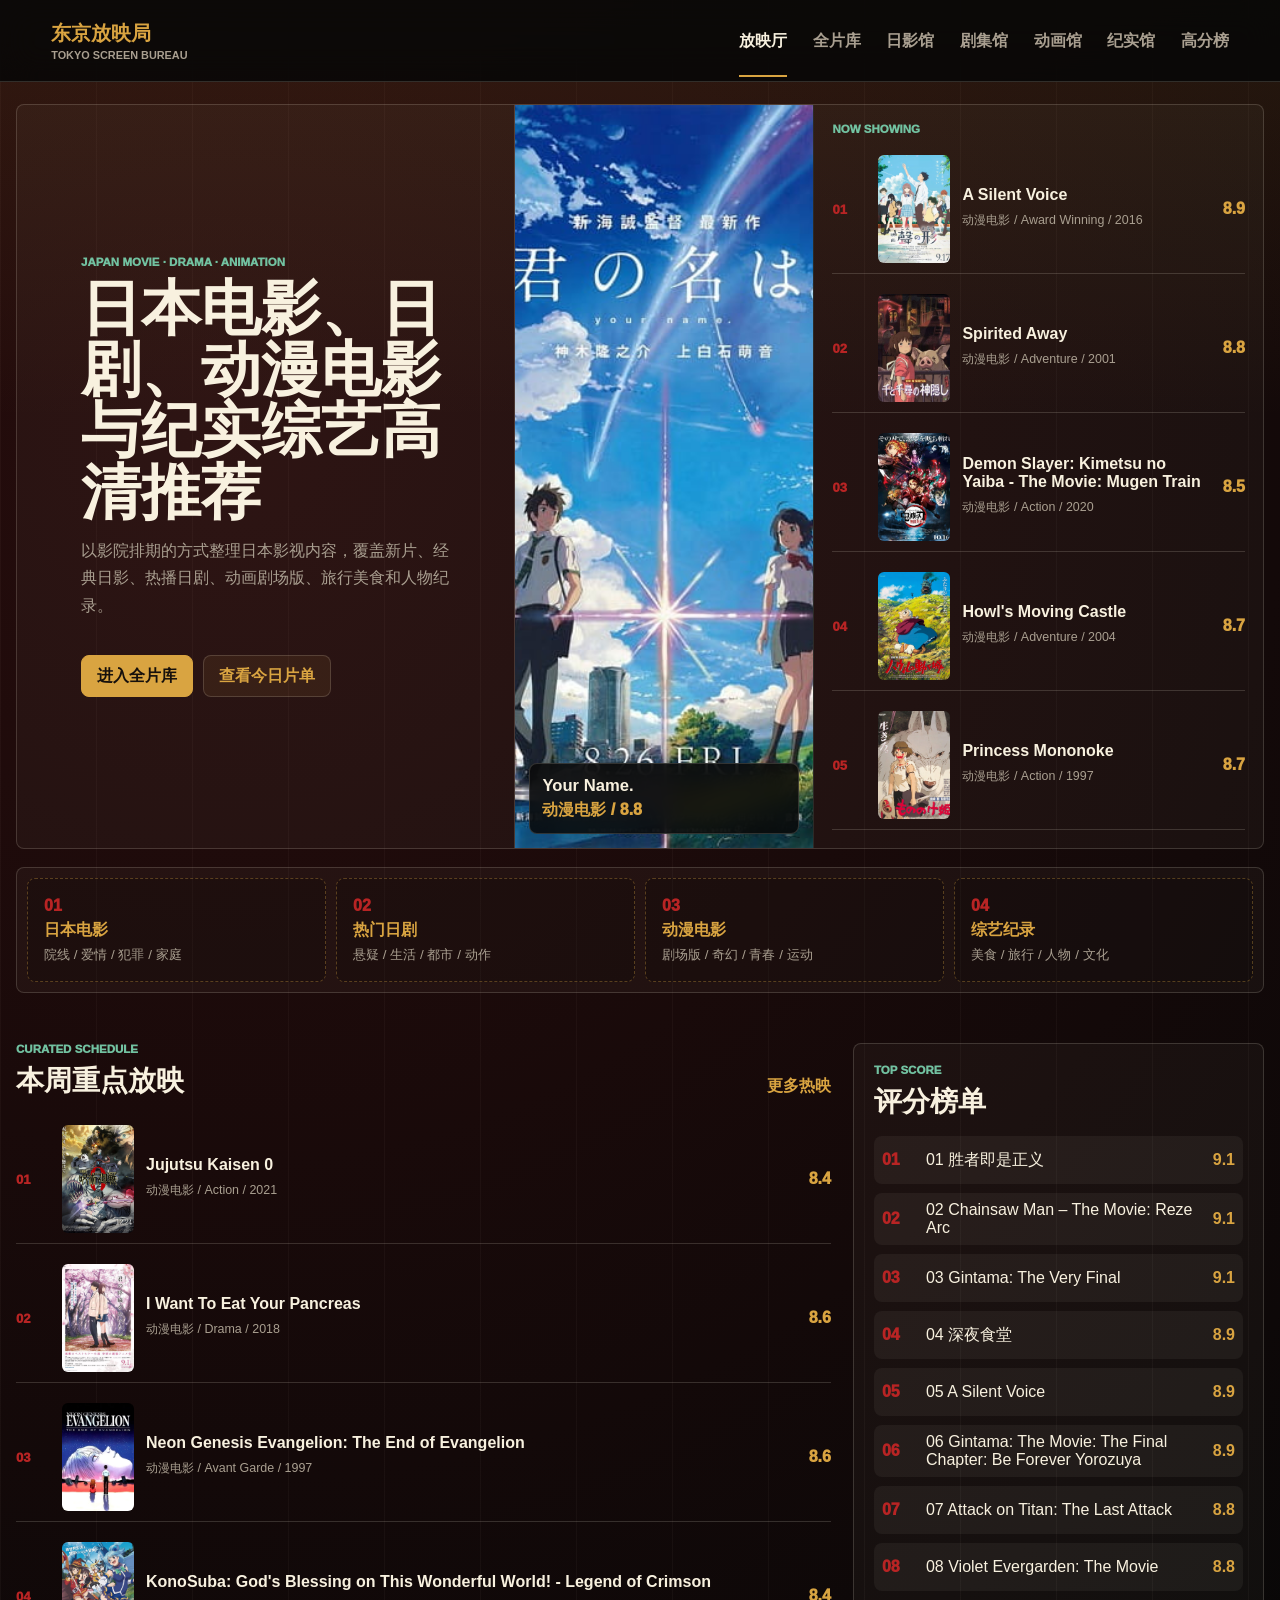
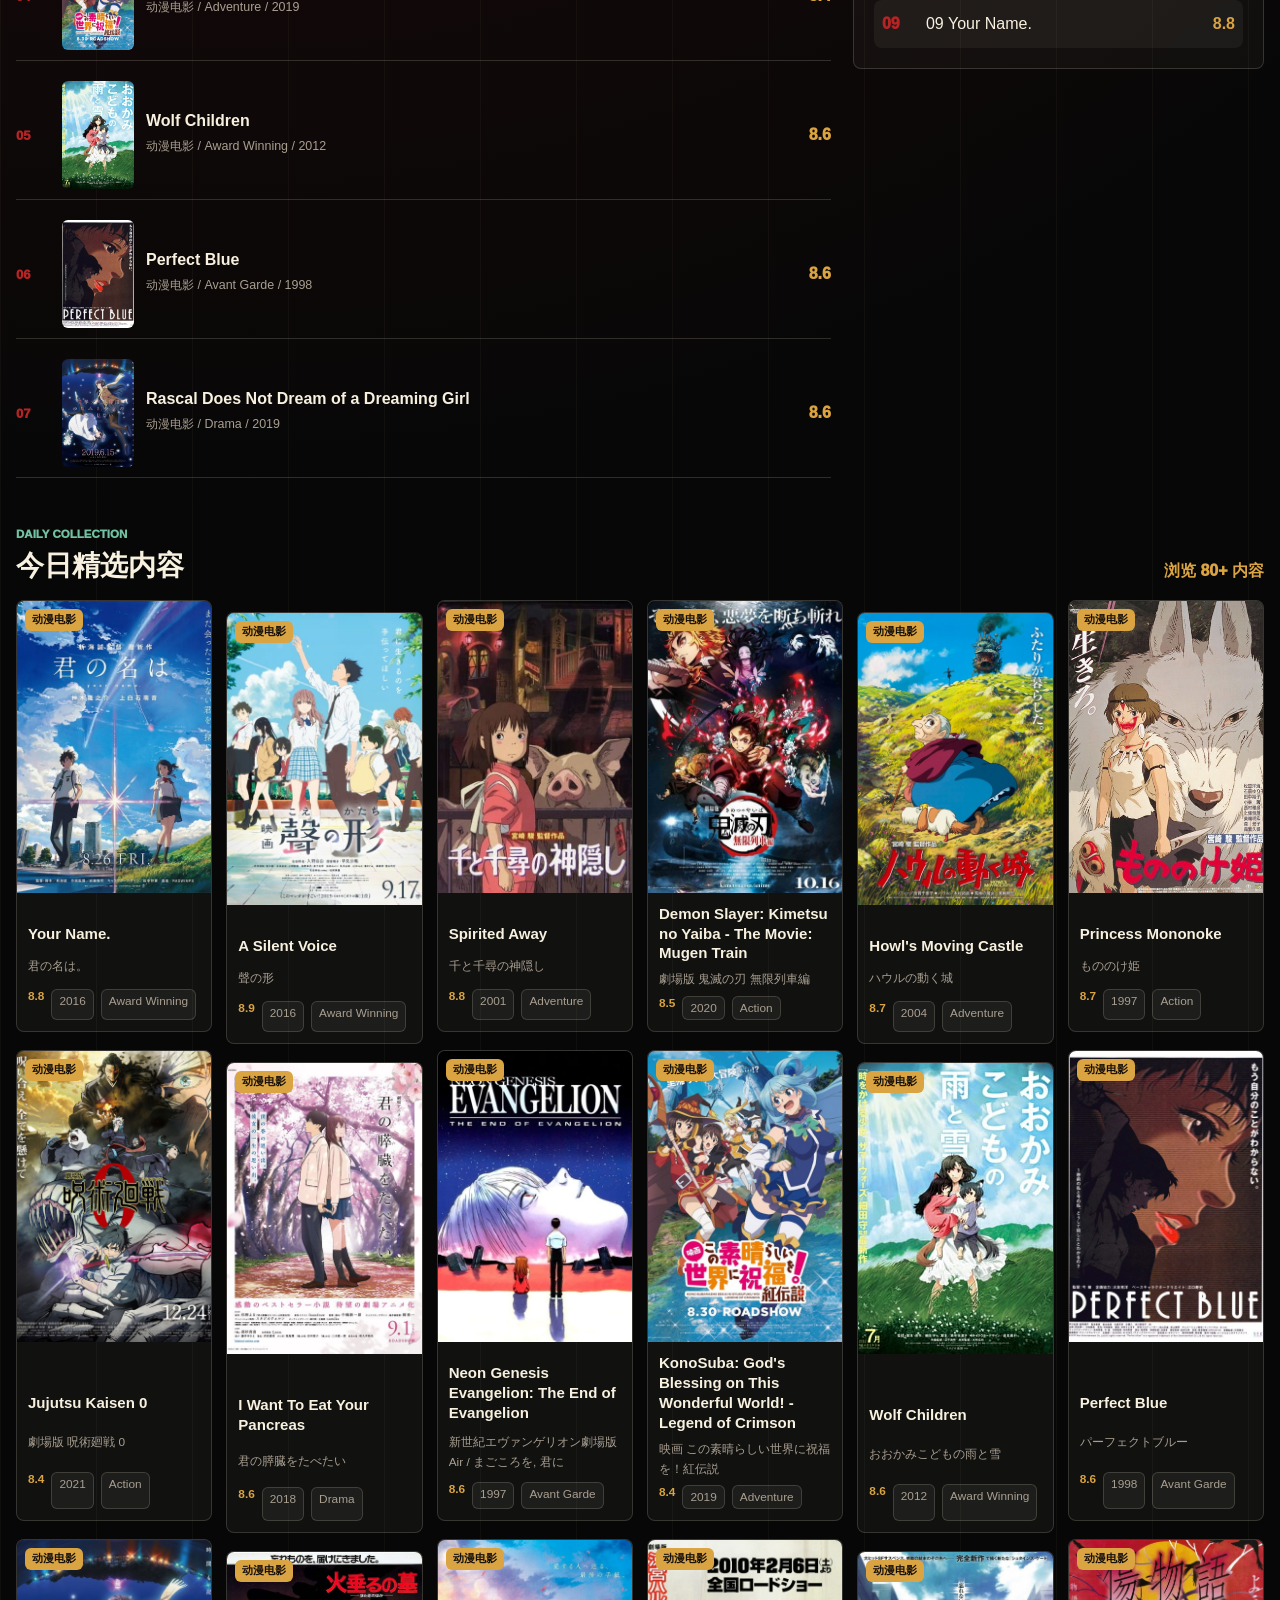
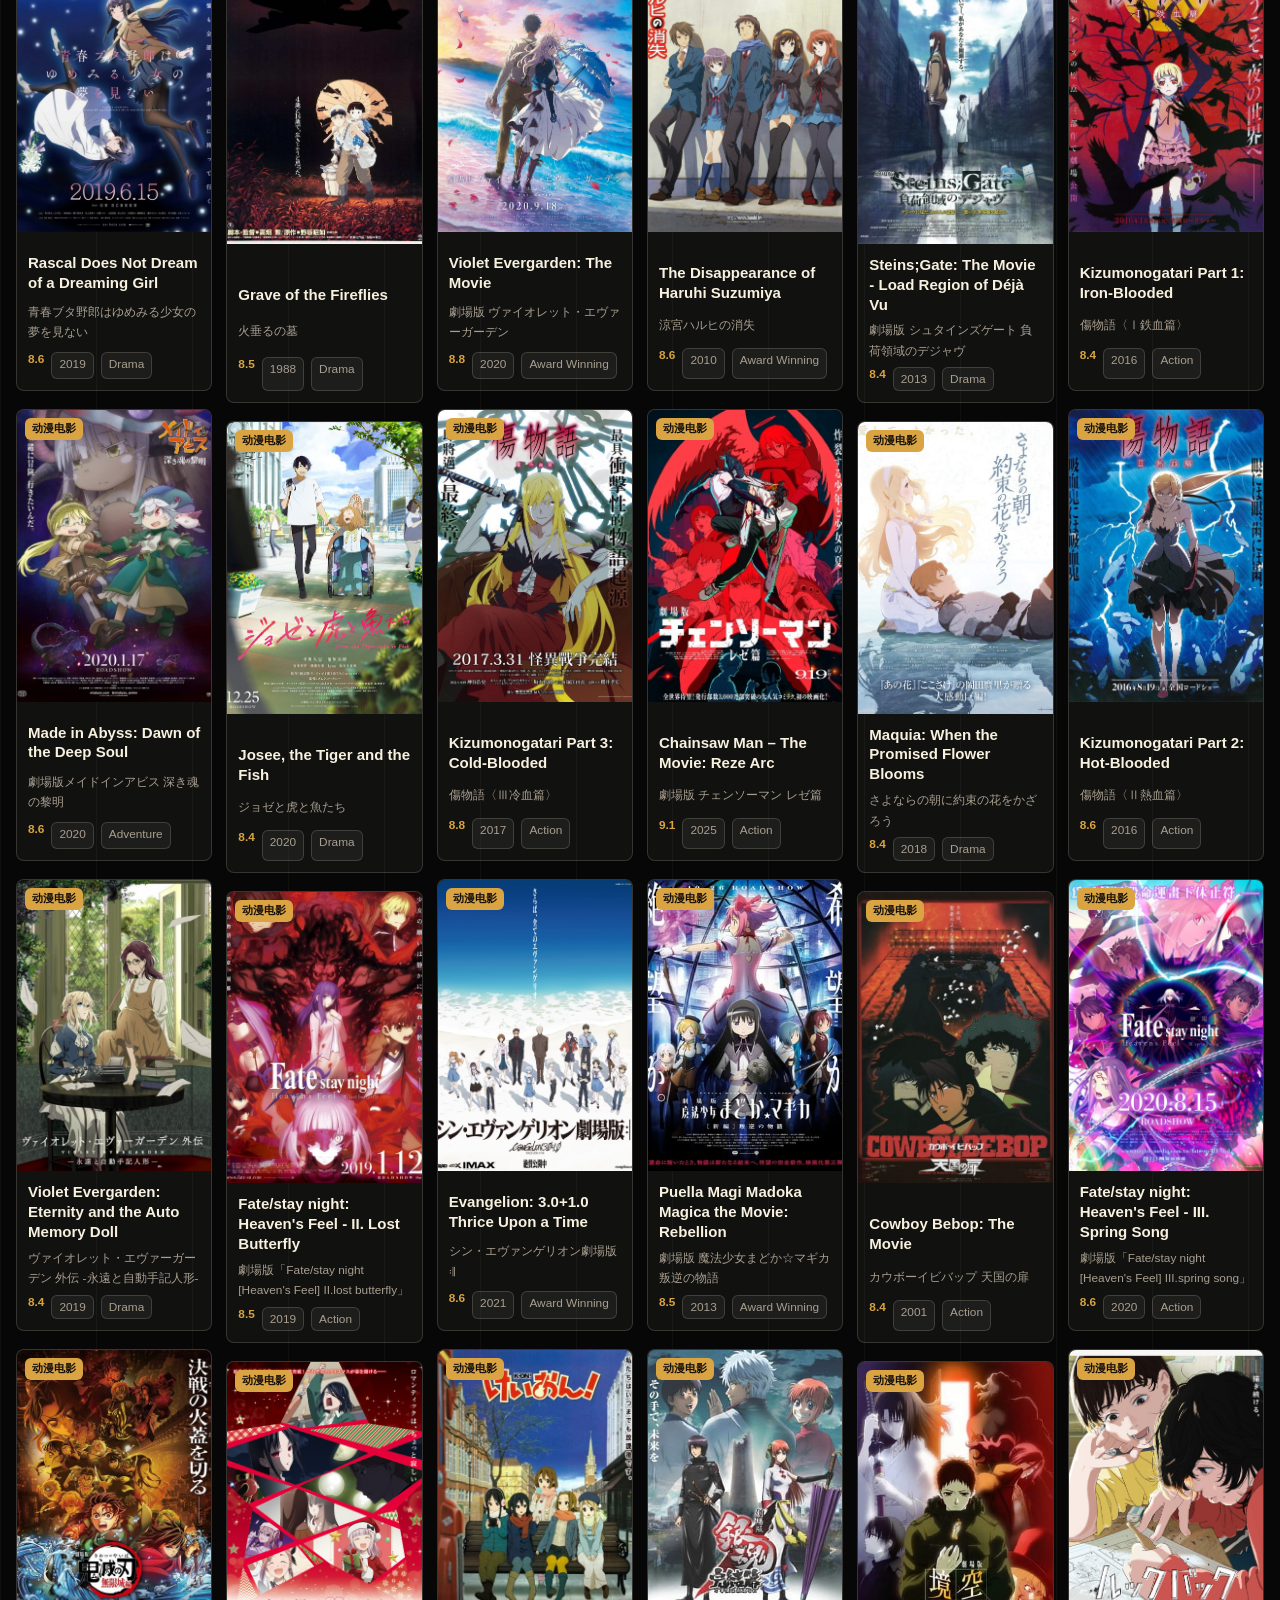
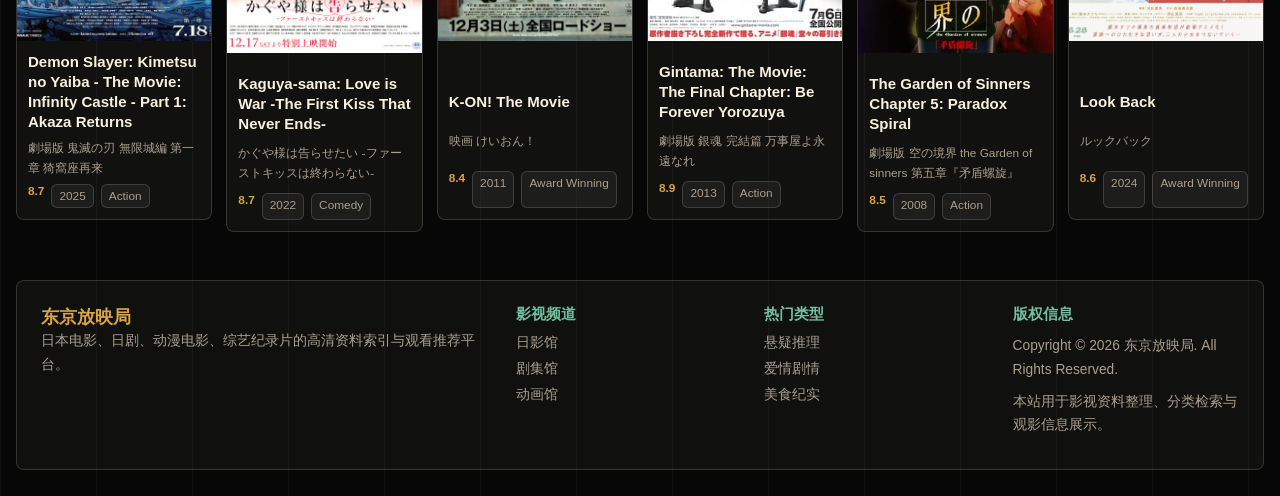
==== commit 88409d37: "Use real local posters and distinct layout" ====
--- a/index.html
+++ b/index.html
@@ -80,6 +80,7 @@
       <div><h3>热门类型</h3><a href="./library.html?genre=悬疑">悬疑推理</a><a href="./library.html?genre=爱情">爱情剧情</a><a href="./library.html?genre=美食">美食纪实</a></div>
       <div><h3>版权信息</h3><p>Copyright © 2026 东京放映局. All Rights Reserved.</p><p>本站用于影视资料整理、分类检索与观影信息展示。</p></div>
     </footer>
-    <script src="./app.js?v=20260707-localposters"></script>
+    <script src="./items.js?v=20260707-realposters"></script>
+    <script src="./app.js?v=20260707-realposters"></script>
   </body>
 </html>
--- a/styles.css
+++ b/styles.css
@@ -1,15 +1,15 @@
 :root {
   color-scheme: dark;
   font-family: "Microsoft YaHei UI", "PingFang SC", "Noto Sans SC", Arial, sans-serif;
-  --bg: #0a0807;
-  --ink: #fff8e8;
-  --soft: #b6a891;
-  --line: rgba(255, 248, 232, .15);
-  --panel: #15100d;
-  --panel2: #211812;
-  --gold: #e8b650;
-  --red: #c74332;
-  --green: #67b58b;
+  --bg: #070707;
+  --ink: #f8f1df;
+  --soft: #a99f90;
+  --line: rgba(248, 241, 223, .16);
+  --panel: #111111;
+  --panel2: #191512;
+  --gold: #d9a441;
+  --red: #b82424;
+  --green: #72c2a1;
 }
 
 * { box-sizing: border-box; }
@@ -19,8 +19,9 @@
   min-height: 100vh;
   color: var(--ink);
   background:
-    linear-gradient(180deg, rgba(232,182,80,.12), transparent 440px),
-    repeating-linear-gradient(90deg, rgba(255,248,232,.035) 0 1px, transparent 1px 78px),
+    radial-gradient(circle at 18% 8%, rgba(184,36,36,.18), transparent 34%),
+    linear-gradient(180deg, rgba(217,164,65,.11), transparent 420px),
+    repeating-linear-gradient(90deg, rgba(248,241,223,.035) 0 1px, transparent 1px 96px),
     var(--bg);
 }
 a { color: inherit; text-decoration: none; }
@@ -35,10 +36,10 @@
   grid-template-columns: auto minmax(0, 1fr);
   gap: 24px;
   align-items: center;
-  min-height: 76px;
+  min-height: 82px;
   padding: 0 clamp(16px, 4vw, 56px);
   border-bottom: 1px solid var(--line);
-  background: rgba(10, 8, 7, .9);
+  background: rgba(7, 7, 7, .88);
   backdrop-filter: blur(18px);
 }
 .mark { display: grid; gap: 2px; white-space: nowrap; }
@@ -50,18 +51,22 @@
 
 .hero {
   width: min(1440px, calc(100% - 32px));
-  margin: 26px auto 0;
-  display: grid;
-  grid-template-columns: minmax(320px, .95fr) minmax(280px, .62fr) minmax(320px, .9fr);
-  gap: 14px;
+  margin: 22px auto 0;
+  display: grid;
+  grid-template-columns: minmax(320px, .8fr) minmax(260px, .48fr) minmax(360px, .72fr);
+  gap: 0;
+  border: 1px solid var(--line);
+  border-radius: 8px;
+  overflow: hidden;
+  background: rgba(248,241,223,.035);
 }
 .hero-copy,.screen-card,.showtime,.rank,.filters,.detail-copy {
-  border: 1px solid var(--line);
-  border-radius: 8px;
-  background: linear-gradient(135deg, rgba(255,248,232,.07), rgba(255,248,232,.025));
-  box-shadow: 0 24px 80px rgba(0,0,0,.28);
-}
-.hero-copy { min-height: 420px; display: grid; align-content: center; padding: clamp(24px, 5vw, 54px); }
+  border: 0;
+  border-radius: 0;
+  background: transparent;
+  box-shadow: none;
+}
+.hero-copy { min-height: 460px; display: grid; align-content: center; padding: clamp(26px, 5vw, 64px); border-right: 1px solid var(--line); }
 .overline { margin-bottom: 10px; color: var(--green); font-size: .72rem; font-weight: 950; text-transform: uppercase; letter-spacing: 0; }
 h1 { margin-bottom: 14px; font-size: clamp(2.15rem, 4.7vw, 4.9rem); line-height: 1.02; letter-spacing: 0; }
 h2 { margin-bottom: 0; font-size: clamp(1.35rem, 2.2vw, 2.35rem); line-height: 1.14; }
@@ -71,7 +76,7 @@
 .button.gold { color: #16100c; background: var(--gold); border-color: var(--gold); }
 .button.line { color: var(--gold); background: rgba(232,182,80,.08); }
 
-.screen-card { min-height: 420px; overflow: hidden; }
+.screen-card { min-height: 460px; overflow: hidden; border-right: 1px solid var(--line); background: #050505; }
 .screen-card a { position: relative; display: block; width: 100%; height: 100%; }
 .screen-card img { width: 100%; height: 100%; object-fit: cover; }
 .screen-card span {
@@ -84,25 +89,25 @@
   padding: 12px;
   border: 1px solid var(--line);
   border-radius: 8px;
-  background: rgba(10,8,7,.82);
+  background: rgba(7,7,7,.86);
   backdrop-filter: blur(12px);
 }
 .screen-card b { font-size: 1.04rem; }
 .screen-card em { color: var(--gold); font-style: normal; font-weight: 950; }
-.showtime { padding: 14px; }
+.showtime { padding: 18px; }
 #showtimeList,.feature-list { display: grid; gap: 10px; }
 .feature {
   display: grid;
-  grid-template-columns: 76px 1fr auto;
+  grid-template-columns: 34px 72px 1fr auto;
   gap: 12px;
   align-items: center;
   min-height: 104px;
-  padding: 9px;
-  border: 1px solid var(--line);
-  border-radius: 8px;
-  background: rgba(255,248,232,.045);
-}
-.feature img { width: 76px; aspect-ratio: 2/3; object-fit: cover; border-radius: 6px; }
+  padding: 10px 0;
+  border-bottom: 1px solid var(--line);
+  background: transparent;
+}
+.feature strong { color: var(--red); font-size: .82rem; font-weight: 950; }
+.feature img { width: 72px; aspect-ratio: 2/3; object-fit: cover; border-radius: 6px; }
 .feature b,.feature small { display: block; }
 .feature small { margin-top: 6px; font-size: .78rem; }
 .feature em { color: var(--gold); font-style: normal; font-weight: 950; }
@@ -115,15 +120,14 @@
 .ticket-row {
   display: grid;
   grid-template-columns: repeat(4, minmax(0,1fr));
-  gap: 0;
-  margin-top: 16px;
-  border: 1px solid var(--line);
-  border-radius: 8px;
-  overflow: hidden;
-  background: rgba(255,248,232,.035);
-}
-.ticket-row a { min-height: 108px; display: grid; align-content: center; gap: 5px; padding: 18px; border-right: 1px dashed rgba(232,182,80,.35); }
-.ticket-row a:last-child { border-right: 0; }
+  gap: 10px;
+  margin-top: 18px;
+  border: 1px solid var(--line);
+  border-radius: 8px;
+  padding: 10px;
+  background: rgba(248,241,223,.035);
+}
+.ticket-row a { min-height: 104px; display: grid; align-content: center; gap: 5px; padding: 16px; border: 1px dashed rgba(217,164,65,.32); border-radius: 8px; background: rgba(0,0,0,.18); }
 .ticket-row span { color: var(--red); font-weight: 950; }
 .ticket-row b { color: var(--gold); }
 .ticket-row em { color: var(--soft); font-style: normal; font-size: .84rem; }
@@ -132,8 +136,8 @@
 .section.tight { padding-top: 20px; }
 .section-head { display: flex; justify-content: space-between; align-items: end; gap: 16px; margin-bottom: 18px; }
 .section-head a { color: var(--gold); font-weight: 950; }
-.split { display: grid; grid-template-columns: minmax(0, 1.1fr) minmax(310px, .72fr); gap: 18px; }
-.rank { align-self: start; padding: 20px; }
+.split { display: grid; grid-template-columns: minmax(0, 1.15fr) minmax(310px, .58fr); gap: 22px; }
+.rank { align-self: start; padding: 20px; border: 1px solid var(--line); border-radius: 8px; background: rgba(248,241,223,.035); }
 .rank ol { list-style: none; margin: 18px 0 0; padding: 0; display: grid; gap: 9px; counter-reset: rank; }
 .rank li { counter-increment: rank; }
 .rank a { min-height: 48px; display: grid; grid-template-columns: 34px 1fr auto; align-items: center; gap: 10px; padding: 8px; border-radius: 8px; background: rgba(255,248,232,.05); }
@@ -142,10 +146,11 @@
 
 .poster-grid {
   display: grid;
-  grid-template-columns: repeat(auto-fill, minmax(150px, 1fr));
-  gap: 13px;
-}
-.poster-card { border: 1px solid var(--line); border-radius: 8px; overflow: hidden; background: rgba(255,248,232,.045); }
+  grid-template-columns: repeat(auto-fill, minmax(168px, 1fr));
+  gap: 18px 14px;
+}
+.poster-card { border: 1px solid var(--line); border-radius: 8px; overflow: hidden; background: rgba(248,241,223,.045); }
+.poster-card:nth-child(6n+2),.poster-card:nth-child(6n+5) { transform: translateY(12px); }
 .poster-card a { display: grid; height: 100%; }
 .poster { position: relative; aspect-ratio: 2/3; overflow: hidden; background: var(--panel2); }
 .poster img { width: 100%; height: 100%; object-fit: cover; transition: transform .25s ease; }
@@ -158,17 +163,20 @@
 .meta b { color: var(--gold); }
 .meta em,.count,.detail-meta span { padding: 4px 7px; border: 1px solid var(--line); border-radius: 6px; font-style: normal; background: rgba(255,248,232,.05); }
 
-.filters { margin-top: 20px; padding: 12px; display: flex; flex-wrap: wrap; gap: 10px; border: 1px solid var(--line); border-radius: 8px; background: rgba(255,248,232,.04); }
+.filters { margin-top: 20px; padding: 12px; display: flex; flex-wrap: wrap; gap: 10px; border: 1px solid var(--line); border-radius: 8px; background: rgba(248,241,223,.04); }
 .filters button,.filters select { min-height: 38px; padding: 0 12px; color: var(--ink); border: 1px solid var(--line); border-radius: 8px; background: var(--panel); font: inherit; font-weight: 900; }
 
 .detail {
-  width: min(1180px, calc(100% - 32px));
+  width: min(1240px, calc(100% - 32px));
   margin: 34px auto 0;
   display: grid;
-  grid-template-columns: minmax(220px, 340px) minmax(0,1fr);
-  gap: 18px;
-}
-.detail-poster { border: 1px solid var(--line); border-radius: 8px; overflow: hidden; background: var(--panel2); }
+  grid-template-columns: minmax(240px, 390px) minmax(0,1fr);
+  gap: 0;
+  border: 1px solid var(--line);
+  border-radius: 8px;
+  overflow: hidden;
+}
+.detail-poster { border-right: 1px solid var(--line); overflow: hidden; background: var(--panel2); }
 .detail-poster img { width: 100%; aspect-ratio: 2/3; object-fit: cover; }
 .detail-copy { display: grid; align-content: center; padding: clamp(22px, 5vw, 48px); }
 .origin { color: var(--gold); font-weight: 900; }
@@ -184,7 +192,7 @@
   gap: 22px;
   border: 1px solid var(--line);
   border-radius: 8px;
-  background: rgba(255,248,232,.04);
+  background: rgba(248,241,223,.04);
 }
 .footer strong { color: var(--gold); font-size: 1.12rem; }
 .footer h3 { margin: 0 0 10px; color: var(--green); font-size: .92rem; }
@@ -194,8 +202,9 @@
   .cinema-header,.hero,.split,.detail { grid-template-columns: 1fr; }
   .cinema-header { padding: 14px 16px; }
   .nav { justify-content: start; }
-  .hero-copy,.screen-card { min-height: 330px; }
+  .hero-copy,.screen-card { min-height: 330px; border-right: 0; border-bottom: 1px solid var(--line); }
   .ticket-row,.footer { grid-template-columns: repeat(2,minmax(0,1fr)); }
+  .poster-card:nth-child(6n+2),.poster-card:nth-child(6n+5) { transform: none; }
 }
 @media (max-width: 640px) {
   .poster-grid { grid-template-columns: repeat(2,minmax(0,1fr)); }
